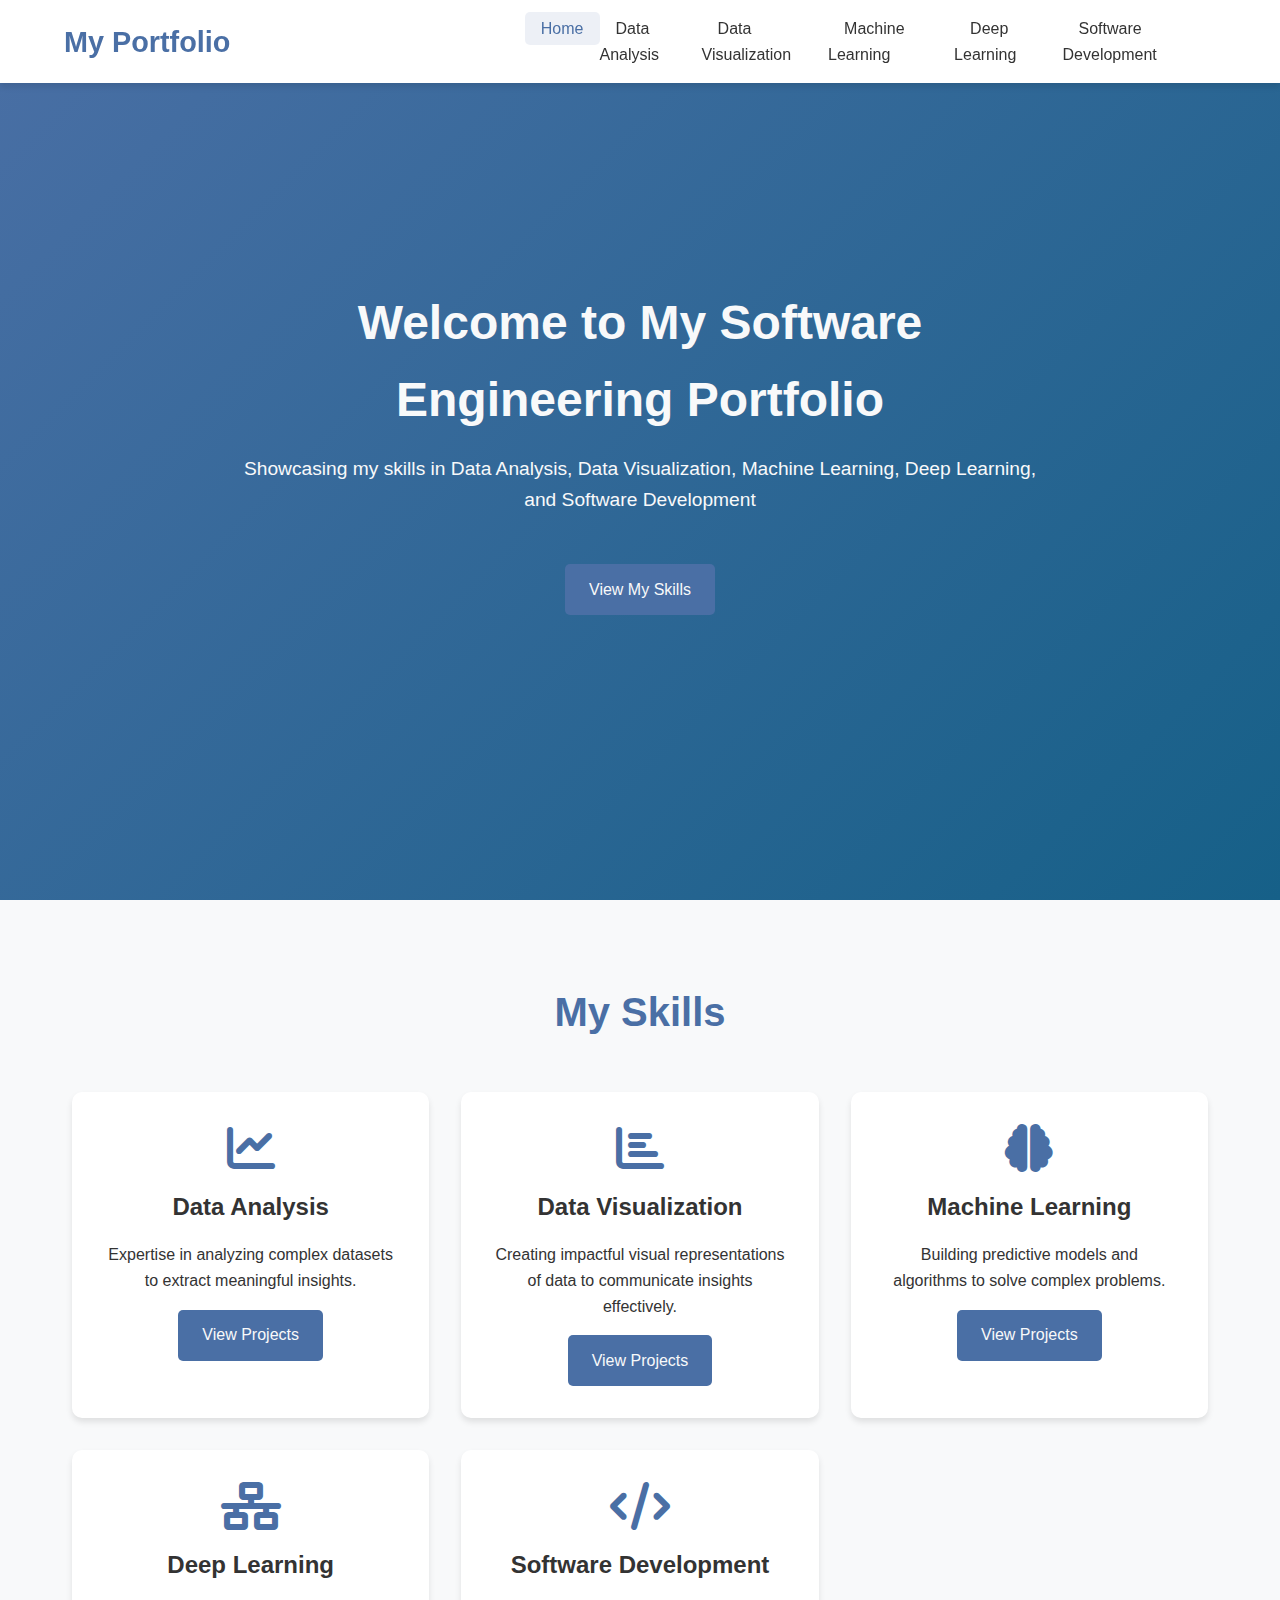
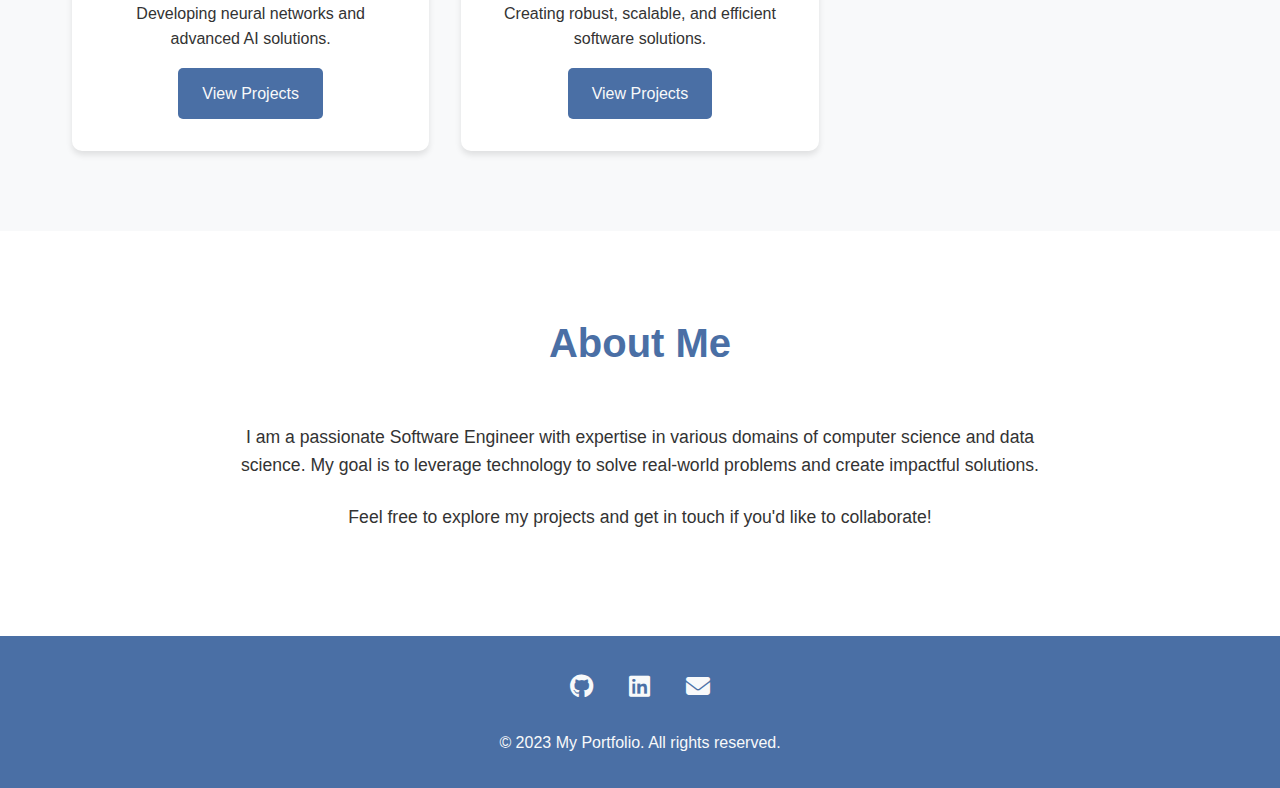
==== index.html @ b3973313 "First commit" ====
<!DOCTYPE html>
<html lang="en">
<head>
    <meta charset="UTF-8">
    <meta name="viewport" content="width=device-width, initial-scale=1.0">
    <title>My Software Engineering Portfolio</title>
    <link rel="stylesheet" href="styles.css">
    <link rel="stylesheet" href="https://cdnjs.cloudflare.com/ajax/libs/font-awesome/6.4.0/css/all.min.css">
</head>
<body>
    <header>
        <nav class="navbar">
            <div class="logo">
                <h1>My Portfolio</h1>
            </div>
            <ul class="nav-links">
                <li><a href="index.html" class="active">Home</a></li>
                <li><a href="data-analysis.html">Data Analysis</a></li>
                <li><a href="data-visualization.html">Data Visualization</a></li>
                <li><a href="machine-learning.html">Machine Learning</a></li>
                <li><a href="deep-learning.html">Deep Learning</a></li>
                <li><a href="software-development.html">Software Development</a></li>
            </ul>
            <div class="burger">
                <div class="line1"></div>
                <div class="line2"></div>
                <div class="line3"></div>
            </div>
        </nav>
    </header>

    <main>
        <section class="hero">
            <div class="hero-content">
                <h1>Welcome to My Software Engineering Portfolio</h1>
                <p>Showcasing my skills in Data Analysis, Data Visualization, Machine Learning, Deep Learning, and Software Development</p>
                <a href="#skills" class="btn">View My Skills</a>
            </div>
        </section>

        <section id="skills" class="skills-section">
            <h2>My Skills</h2>
            <div class="skills-container">
                <div class="skill-card">
                    <i class="fas fa-chart-line"></i>
                    <h3>Data Analysis</h3>
                    <p>Expertise in analyzing complex datasets to extract meaningful insights.</p>
                    <a href="data-analysis.html" class="btn">View Projects</a>
                </div>
                <div class="skill-card">
                    <i class="fas fa-chart-bar"></i>
                    <h3>Data Visualization</h3>
                    <p>Creating impactful visual representations of data to communicate insights effectively.</p>
                    <a href="data-visualization.html" class="btn">View Projects</a>
                </div>
                <div class="skill-card">
                    <i class="fas fa-brain"></i>
                    <h3>Machine Learning</h3>
                    <p>Building predictive models and algorithms to solve complex problems.</p>
                    <a href="machine-learning.html" class="btn">View Projects</a>
                </div>
                <div class="skill-card">
                    <i class="fas fa-network-wired"></i>
                    <h3>Deep Learning</h3>
                    <p>Developing neural networks and advanced AI solutions.</p>
                    <a href="deep-learning.html" class="btn">View Projects</a>
                </div>
                <div class="skill-card">
                    <i class="fas fa-code"></i>
                    <h3>Software Development</h3>
                    <p>Creating robust, scalable, and efficient software solutions.</p>
                    <a href="software-development.html" class="btn">View Projects</a>
                </div>
            </div>
        </section>

        <section class="about-section">
            <h2>About Me</h2>
            <div class="about-content">
                <div class="about-text">
                    <p>I am a passionate Software Engineer with expertise in various domains of computer science and data science. My goal is to leverage technology to solve real-world problems and create impactful solutions.</p>
                    <p>Feel free to explore my projects and get in touch if you'd like to collaborate!</p>
                </div>
            </div>
        </section>
    </main>

    <footer>
        <div class="footer-content">
            <div class="social-links">
                <a href="https://github.com/yourusername" target="_blank"><i class="fab fa-github"></i></a>
                <a href="https://linkedin.com/in/yourusername" target="_blank"><i class="fab fa-linkedin"></i></a>
                <a href="mailto:your.email@example.com"><i class="fas fa-envelope"></i></a>
            </div>
            <p>&copy; 2023 My Portfolio. All rights reserved.</p>
        </div>
    </footer>

    <script src="script.js"></script>
</body>
</html>
---- styles.css ----
/* Global Styles */
:root {
    --primary-color: #4a6fa5;
    --secondary-color: #166088;
    --accent-color: #4fc3f7;
    --background-color: #f8f9fa;
    --text-color: #333;
    --light-text: #f8f9fa;
    --card-bg: #ffffff;
    --shadow: 0 4px 6px rgba(0, 0, 0, 0.1);
    --transition: all 0.3s ease;
}

* {
    margin: 0;
    padding: 0;
    box-sizing: border-box;
}

body {
    font-family: 'Segoe UI', Tahoma, Geneva, Verdana, sans-serif;
    line-height: 1.6;
    color: var(--text-color);
    background-color: var(--background-color);
}

a {
    text-decoration: none;
    color: var(--primary-color);
}

ul {
    list-style: none;
}

.btn {
    display: inline-block;
    background-color: var(--primary-color);
    color: var(--light-text);
    padding: 0.8rem 1.5rem;
    border-radius: 5px;
    transition: var(--transition);
    margin-top: 1rem;
}

.btn:hover {
    background-color: var(--secondary-color);
    transform: translateY(-3px);
}

/* Header and Navigation */
header {
    background-color: var(--card-bg);
    box-shadow: var(--shadow);
    position: fixed;
    width: 100%;
    z-index: 100;
}

.navbar {
    display: flex;
    justify-content: space-between;
    align-items: center;
    padding: 1rem 5%;
    max-width: 1400px;
    margin: 0 auto;
}

.logo h1 {
    font-size: 1.8rem;
    color: var(--primary-color);
}

.nav-links {
    display: flex;
    justify-content: space-around;
    width: 60%;
}

.nav-links a {
    color: var(--text-color);
    font-weight: 500;
    padding: 0.5rem 1rem;
    border-radius: 5px;
    transition: var(--transition);
}

.nav-links a:hover, .nav-links a.active {
    color: var(--primary-color);
    background-color: rgba(74, 111, 165, 0.1);
}

.burger {
    display: none;
    cursor: pointer;
}

.burger div {
    width: 25px;
    height: 3px;
    background-color: var(--text-color);
    margin: 5px;
    transition: var(--transition);
}

/* Hero Section */
.hero {
    height: 100vh;
    display: flex;
    align-items: center;
    justify-content: center;
    text-align: center;
    padding: 0 2rem;
    background: linear-gradient(135deg, var(--primary-color) 0%, var(--secondary-color) 100%);
    color: var(--light-text);
}

.hero-content {
    max-width: 800px;
}

.hero h1 {
    font-size: 3rem;
    margin-bottom: 1rem;
}

.hero p {
    font-size: 1.2rem;
    margin-bottom: 2rem;
}

/* Skills Section */
.skills-section {
    padding: 5rem 2rem;
    text-align: center;
    max-width: 1200px;
    margin: 0 auto;
}

.skills-section h2 {
    font-size: 2.5rem;
    margin-bottom: 3rem;
    color: var(--primary-color);
}

.skills-container {
    display: grid;
    grid-template-columns: repeat(auto-fit, minmax(300px, 1fr));
    gap: 2rem;
}

.skill-card {
    background-color: var(--card-bg);
    padding: 2rem;
    border-radius: 10px;
    box-shadow: var(--shadow);
    transition: var(--transition);
}

.skill-card:hover {
    transform: translateY(-10px);
    box-shadow: 0 10px 20px rgba(0, 0, 0, 0.1);
}

.skill-card i {
    font-size: 3rem;
    color: var(--primary-color);
    margin-bottom: 1rem;
}

.skill-card h3 {
    font-size: 1.5rem;
    margin-bottom: 1rem;
}

/* About Section */
.about-section {
    padding: 5rem 2rem;
    background-color: var(--card-bg);
    text-align: center;
}

.about-section h2 {
    font-size: 2.5rem;
    margin-bottom: 3rem;
    color: var(--primary-color);
}

.about-content {
    max-width: 800px;
    margin: 0 auto;
}

.about-text p {
    margin-bottom: 1.5rem;
    font-size: 1.1rem;
}

/* Footer */
footer {
    background-color: var(--primary-color);
    color: var(--light-text);
    padding: 2rem 0;
    text-align: center;
}

.footer-content {
    max-width: 1200px;
    margin: 0 auto;
    padding: 0 2rem;
}

.social-links {
    margin-bottom: 1.5rem;
}

.social-links a {
    color: var(--light-text);
    font-size: 1.5rem;
    margin: 0 1rem;
    transition: var(--transition);
}

.social-links a:hover {
    color: var(--accent-color);
}

/* Project Pages */
.projects-container {
    display: grid;
    grid-template-columns: repeat(auto-fit, minmax(300px, 1fr));
    gap: 2rem;
    padding: 2rem;
    max-width: 1200px;
    margin: 0 auto;
}

.project-card {
    background-color: var(--card-bg);
    border-radius: 10px;
    overflow: hidden;
    box-shadow: var(--shadow);
    transition: var(--transition);
}

.project-card:hover {
    transform: translateY(-5px);
    box-shadow: 0 10px 20px rgba(0, 0, 0, 0.1);
}

.project-img {
    width: 100%;
    height: 200px;
    object-fit: cover;
}

.project-info {
    padding: 1.5rem;
}

.project-info h3 {
    font-size: 1.5rem;
    margin-bottom: 0.5rem;
}

.project-info p {
    margin-bottom: 1rem;
}

.project-links a {
    margin-right: 1rem;
}

/* Page Header */
.page-header {
    padding: 10rem 2rem 5rem;
    text-align: center;
    background: linear-gradient(135deg, var(--primary-color) 0%, var(--secondary-color) 100%);
    color: var(--light-text);
}

.page-header h1 {
    font-size: 3rem;
    margin-bottom: 1rem;
}

.page-header p {
    font-size: 1.2rem;
    max-width: 800px;
    margin: 0 auto;
}

/* Responsive Design */
@media screen and (max-width: 1024px) {
    .nav-links {
        width: 70%;
    }
}

@media screen and (max-width: 768px) {
    body {
        overflow-x: hidden;
    }
    
    .nav-links {
        position: absolute;
        right: 0;
        height: 92vh;
        top: 8vh;
        background-color: var(--card-bg);
        display: flex;
        flex-direction: column;
        align-items: center;
        width: 50%;
        transform: translateX(100%);
        transition: transform 0.5s ease-in;
        box-shadow: -5px 0 10px rgba(0, 0, 0, 0.1);
    }
    
    .nav-links li {
        opacity: 0;
        margin: 1.5rem 0;
    }
    
    .burger {
        display: block;
    }
    
    .nav-active {
        transform: translateX(0%);
    }
    
    .hero h1 {
        font-size: 2.5rem;
    }
    
    .hero p {
        font-size: 1rem;
    }
}

@keyframes navLinkFade {
    from {
        opacity: 0;
        transform: translateX(50px);
    }
    to {
        opacity: 1;
        transform: translateX(0);
    }
}
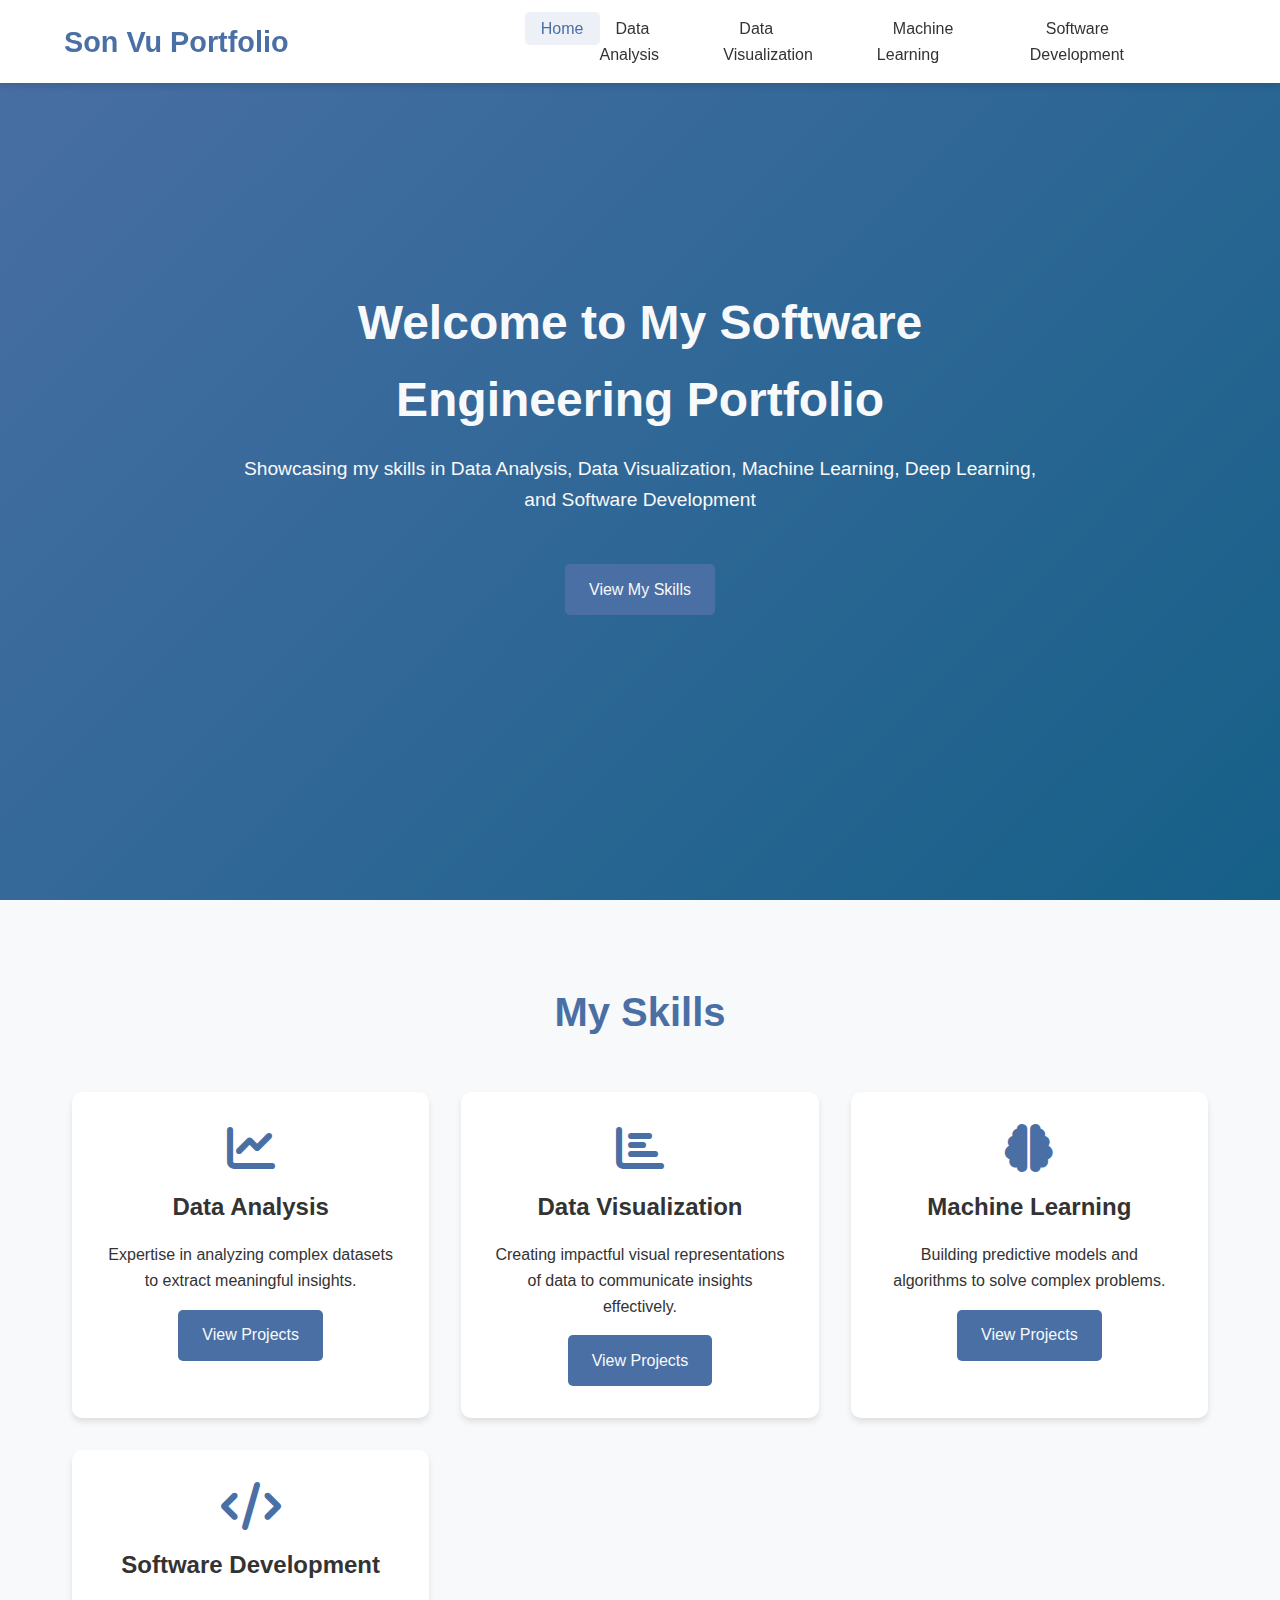
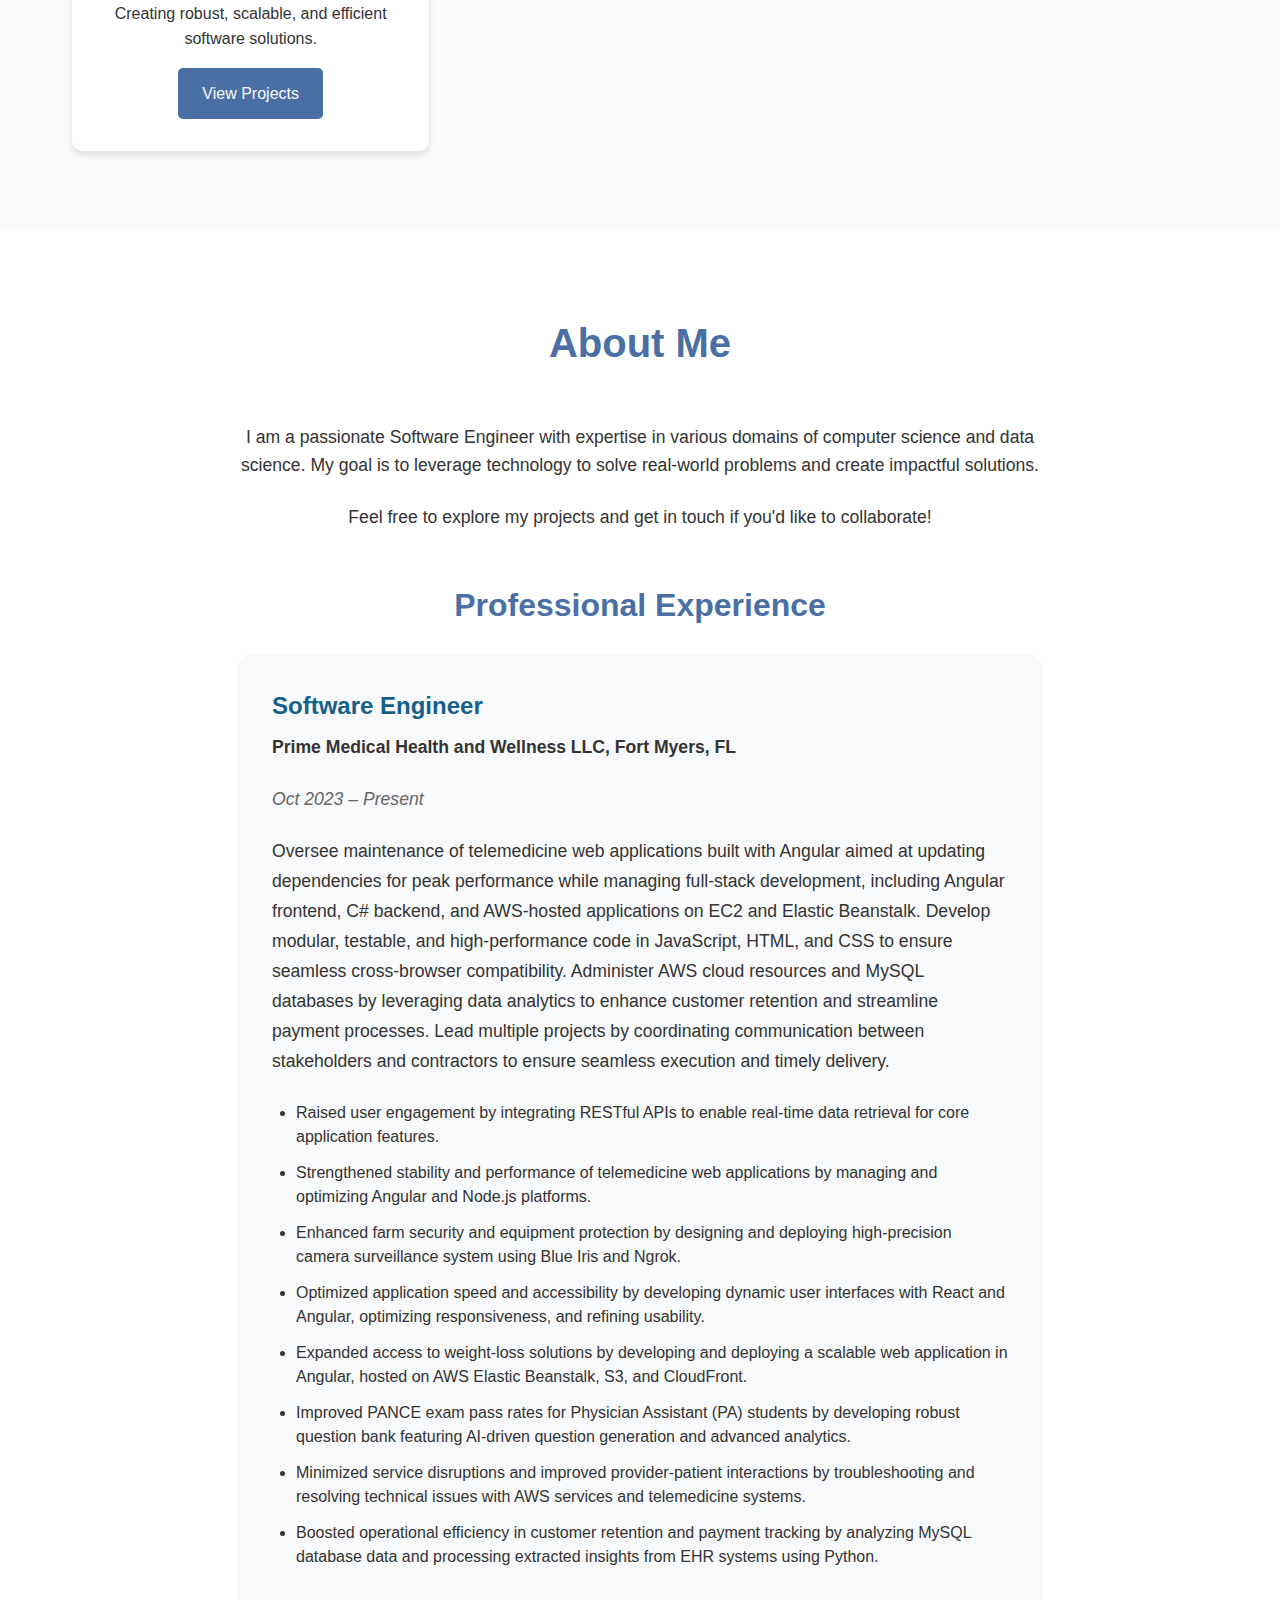
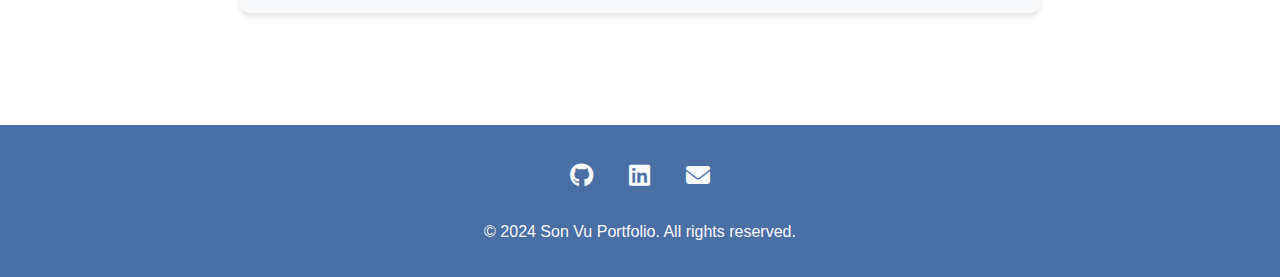
==== commit 716eb9d9: "Added more content" ====
--- a/index.html
+++ b/index.html
@@ -3,7 +3,7 @@
 <head>
     <meta charset="UTF-8">
     <meta name="viewport" content="width=device-width, initial-scale=1.0">
-    <title>My Software Engineering Portfolio</title>
+    <title>Son Vu Software Engineering Portfolio</title>
     <link rel="stylesheet" href="styles.css">
     <link rel="stylesheet" href="https://cdnjs.cloudflare.com/ajax/libs/font-awesome/6.4.0/css/all.min.css">
 </head>
@@ -11,14 +11,14 @@
     <header>
         <nav class="navbar">
             <div class="logo">
-                <h1>My Portfolio</h1>
+                <h1>Son Vu Portfolio</h1>
             </div>
             <ul class="nav-links">
                 <li><a href="index.html" class="active">Home</a></li>
                 <li><a href="data-analysis.html">Data Analysis</a></li>
                 <li><a href="data-visualization.html">Data Visualization</a></li>
                 <li><a href="machine-learning.html">Machine Learning</a></li>
-                <li><a href="deep-learning.html">Deep Learning</a></li>
+                <!-- <li><a href="deep-learning.html">Deep Learning</a></li> -->
                 <li><a href="software-development.html">Software Development</a></li>
             </ul>
             <div class="burger">
@@ -59,12 +59,12 @@
                     <p>Building predictive models and algorithms to solve complex problems.</p>
                     <a href="machine-learning.html" class="btn">View Projects</a>
                 </div>
-                <div class="skill-card">
+                <!-- <div class="skill-card">
                     <i class="fas fa-network-wired"></i>
                     <h3>Deep Learning</h3>
                     <p>Developing neural networks and advanced AI solutions.</p>
                     <a href="deep-learning.html" class="btn">View Projects</a>
-                </div>
+                </div> -->
                 <div class="skill-card">
                     <i class="fas fa-code"></i>
                     <h3>Software Development</h3>
@@ -80,6 +80,30 @@
                 <div class="about-text">
                     <p>I am a passionate Software Engineer with expertise in various domains of computer science and data science. My goal is to leverage technology to solve real-world problems and create impactful solutions.</p>
                     <p>Feel free to explore my projects and get in touch if you'd like to collaborate!</p>
+                    
+                    <div class="experience-section">
+                        <h3>Professional Experience</h3>
+                        <div class="experience-item">
+                            <div class="experience-header">
+                                <h4>Software Engineer</h4>
+                                <p class="experience-company">Prime Medical Health and Wellness LLC, Fort Myers, FL</p>
+                                <p class="experience-date">Oct 2023 – Present</p>
+                            </div>
+                            <p class="experience-description">
+                                Oversee maintenance of telemedicine web applications built with Angular aimed at updating dependencies for peak performance while managing full-stack development, including Angular frontend, C# backend, and AWS-hosted applications on EC2 and Elastic Beanstalk. Develop modular, testable, and high-performance code in JavaScript, HTML, and CSS to ensure seamless cross-browser compatibility. Administer AWS cloud resources and MySQL databases by leveraging data analytics to enhance customer retention and streamline payment processes. Lead multiple projects by coordinating communication between stakeholders and contractors to ensure seamless execution and timely delivery.
+                            </p>
+                            <ul class="experience-achievements">
+                                <li>Raised user engagement by integrating RESTful APIs to enable real-time data retrieval for core application features.</li>
+                                <li>Strengthened stability and performance of telemedicine web applications by managing and optimizing Angular and Node.js platforms.</li>
+                                <li>Enhanced farm security and equipment protection by designing and deploying high-precision camera surveillance system using Blue Iris and Ngrok.</li>
+                                <li>Optimized application speed and accessibility by developing dynamic user interfaces with React and Angular, optimizing responsiveness, and refining usability.</li>
+                                <li>Expanded access to weight-loss solutions by developing and deploying a scalable web application in Angular, hosted on AWS Elastic Beanstalk, S3, and CloudFront.</li>
+                                <li>Improved PANCE exam pass rates for Physician Assistant (PA) students by developing robust question bank featuring AI-driven question generation and advanced analytics.</li>
+                                <li>Minimized service disruptions and improved provider-patient interactions by troubleshooting and resolving technical issues with AWS services and telemedicine systems.</li>
+                                <li>Boosted operational efficiency in customer retention and payment tracking by analyzing MySQL database data and processing extracted insights from EHR systems using Python.</li>
+                            </ul>
+                        </div>
+                    </div>
                 </div>
             </div>
         </section>
@@ -88,11 +112,11 @@
     <footer>
         <div class="footer-content">
             <div class="social-links">
-                <a href="https://github.com/yourusername" target="_blank"><i class="fab fa-github"></i></a>
-                <a href="https://linkedin.com/in/yourusername" target="_blank"><i class="fab fa-linkedin"></i></a>
-                <a href="mailto:your.email@example.com"><i class="fas fa-envelope"></i></a>
+                <a href="https://github.com/qvu3" target="_blank"><i class="fab fa-github"></i></a>
+                <a href="https://linkedin.com/in/son-vu-51092" target="_blank"><i class="fab fa-linkedin"></i></a>
+                <a href="mailto:sonvu51092@gmail.com"><i class="fas fa-envelope"></i></a>
             </div>
-            <p>&copy; 2023 My Portfolio. All rights reserved.</p>
+            <p>&copy; 2024 Son Vu Portfolio. All rights reserved.</p>
         </div>
     </footer>
 
--- a/styles.css
+++ b/styles.css
@@ -194,6 +194,62 @@
 .about-text p {
     margin-bottom: 1.5rem;
     font-size: 1.1rem;
+}
+
+/* Experience Section */
+.experience-section {
+    margin-top: 3rem;
+    text-align: left;
+}
+
+.experience-section h3 {
+    font-size: 2rem;
+    margin-bottom: 1.5rem;
+    color: var(--primary-color);
+    text-align: center;
+}
+
+.experience-item {
+    background-color: var(--background-color);
+    border-radius: 10px;
+    padding: 2rem;
+    margin-bottom: 2rem;
+    box-shadow: var(--shadow);
+}
+
+.experience-header {
+    margin-bottom: 1.5rem;
+}
+
+.experience-header h4 {
+    font-size: 1.5rem;
+    color: var(--secondary-color);
+    margin-bottom: 0.5rem;
+}
+
+.experience-company {
+    font-weight: 600;
+    margin-bottom: 0.25rem;
+}
+
+.experience-date {
+    font-style: italic;
+    color: #666;
+}
+
+.experience-description {
+    margin-bottom: 1.5rem;
+    line-height: 1.7;
+}
+
+.experience-achievements {
+    list-style-type: disc;
+    padding-left: 1.5rem;
+}
+
+.experience-achievements li {
+    margin-bottom: 0.75rem;
+    line-height: 1.5;
 }
 
 /* Footer */
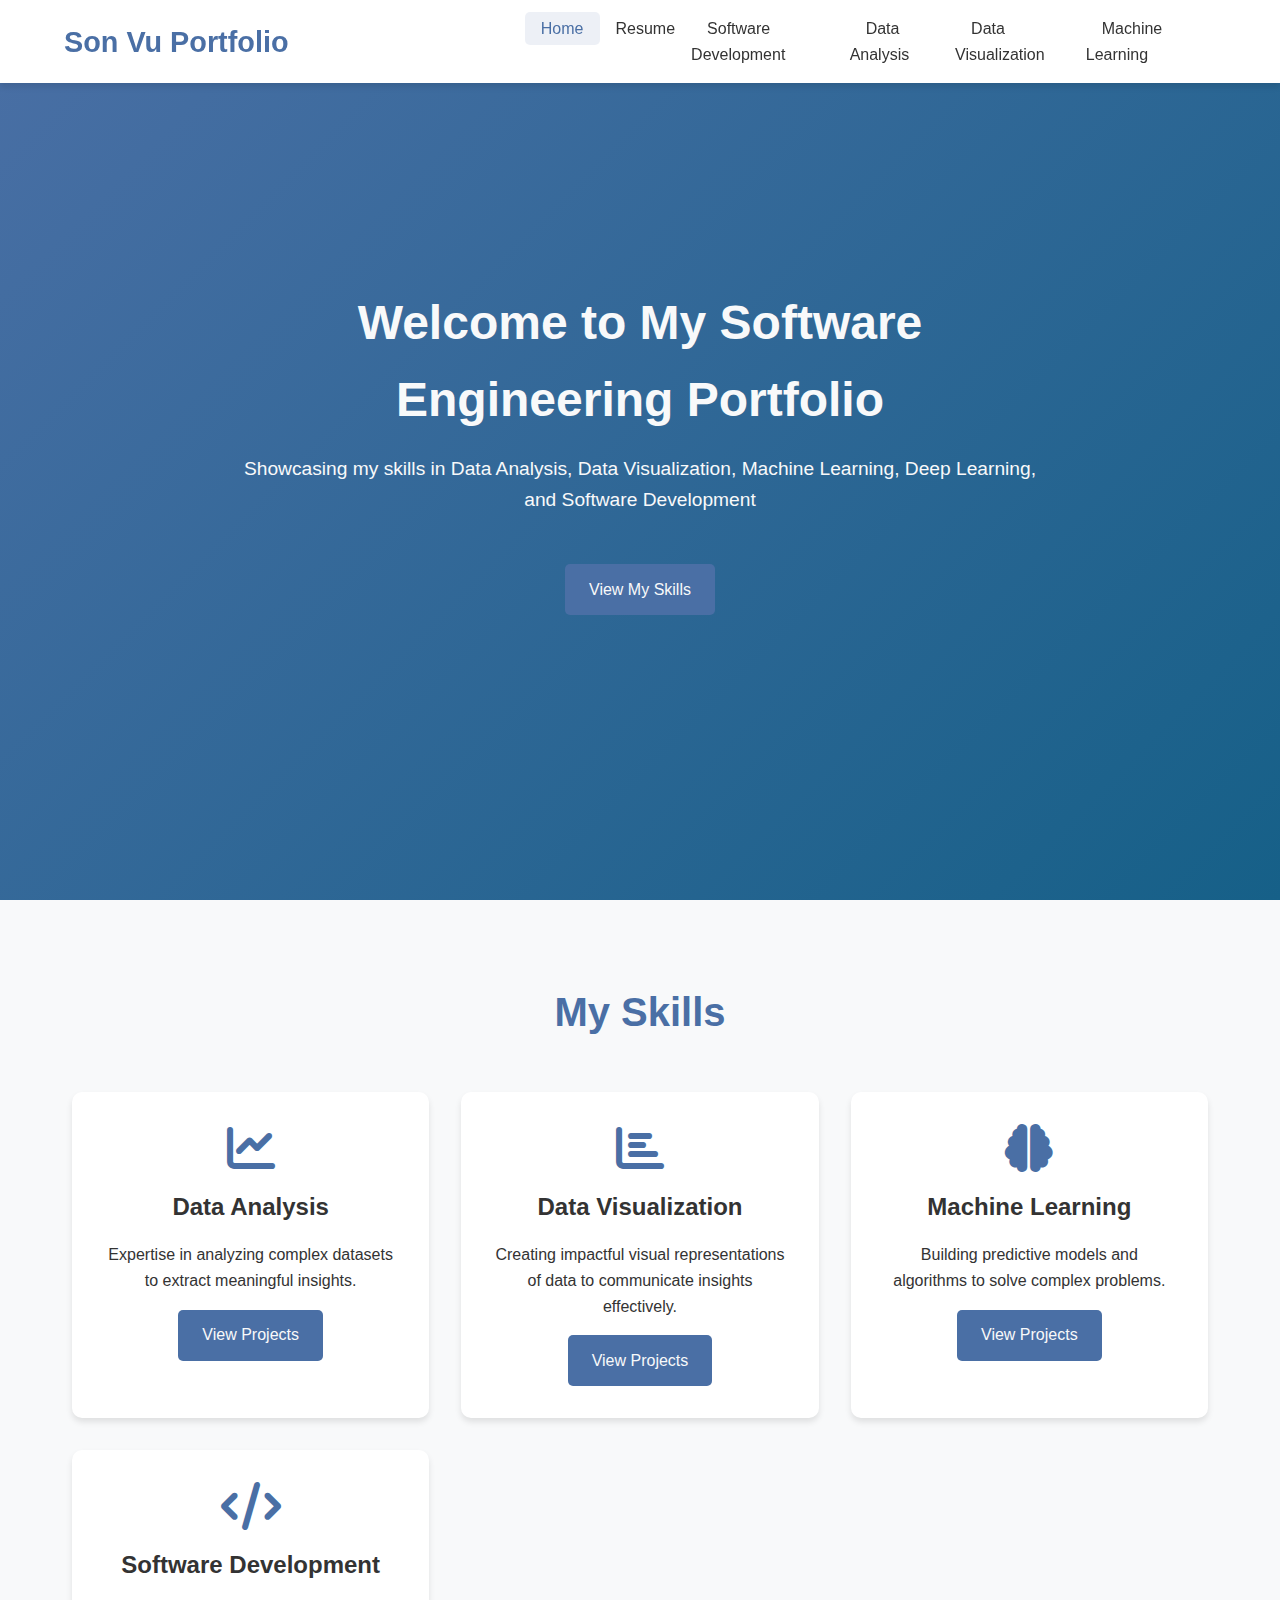
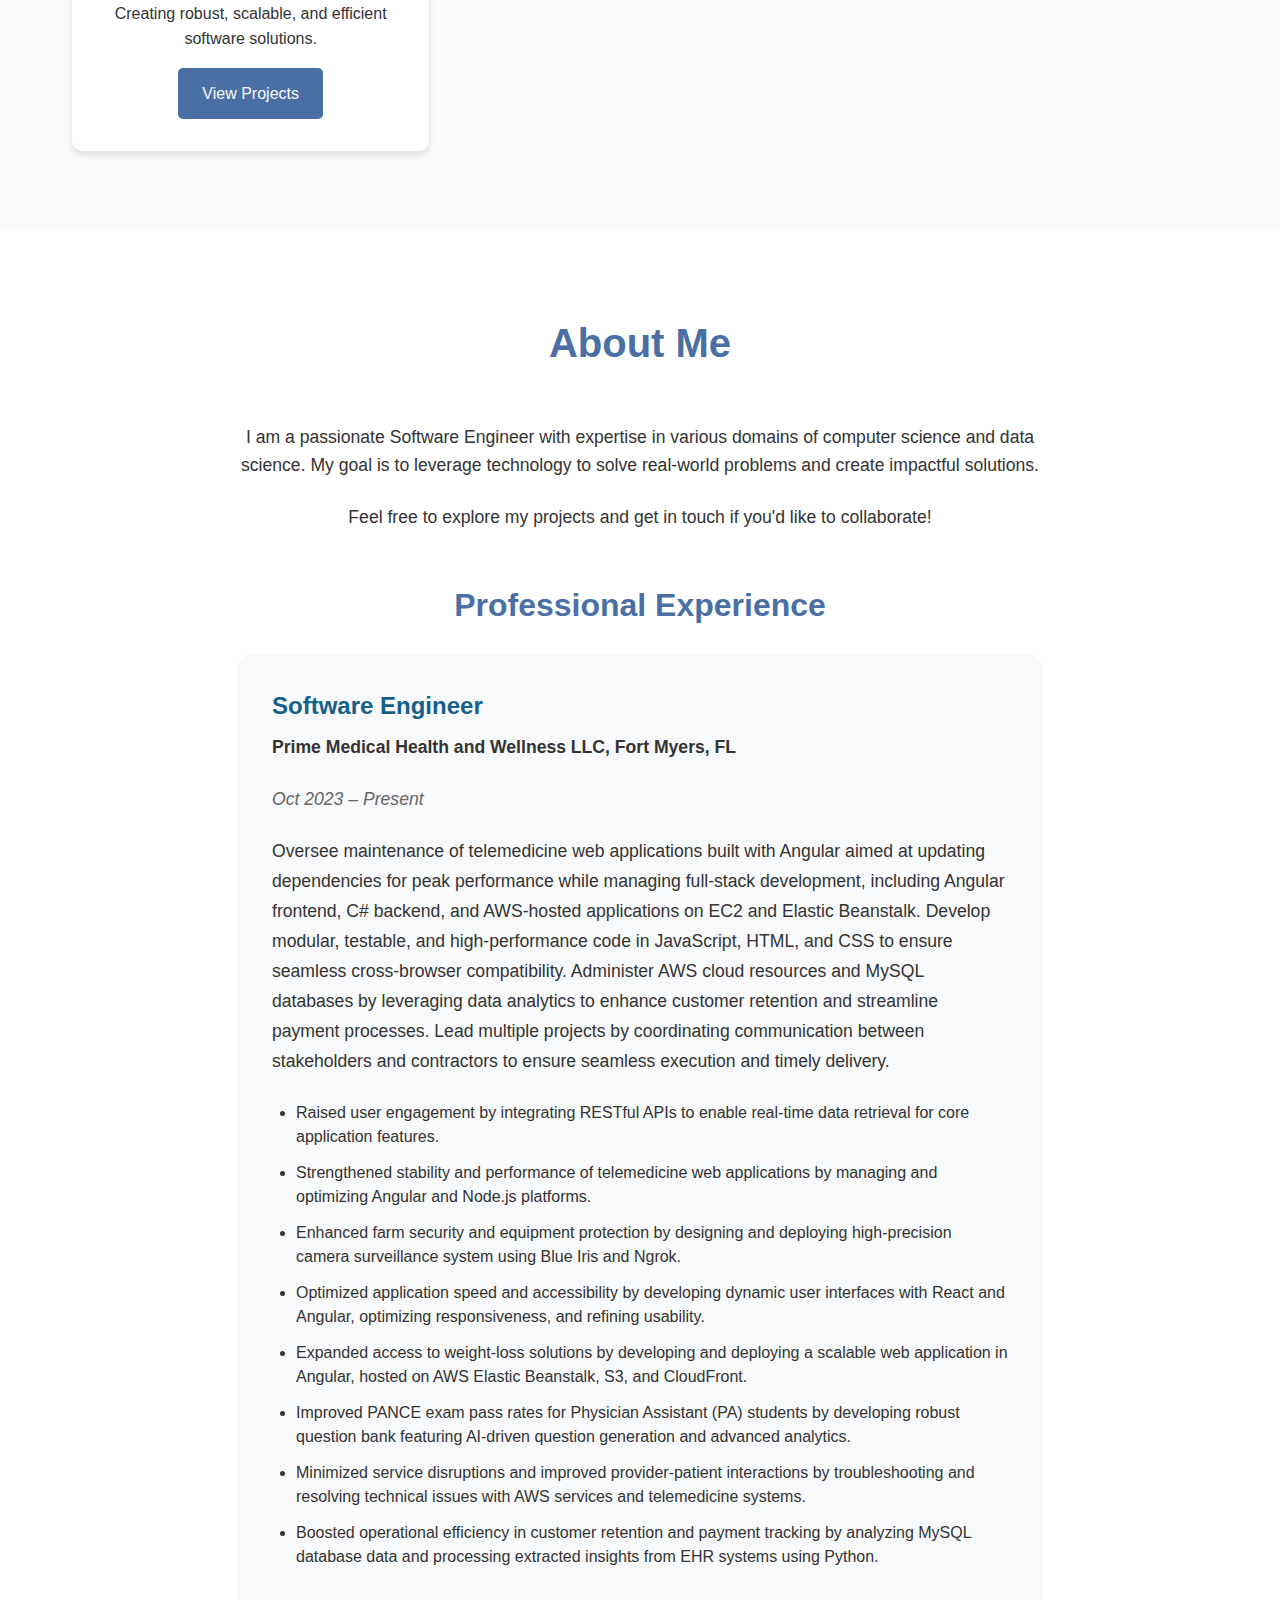
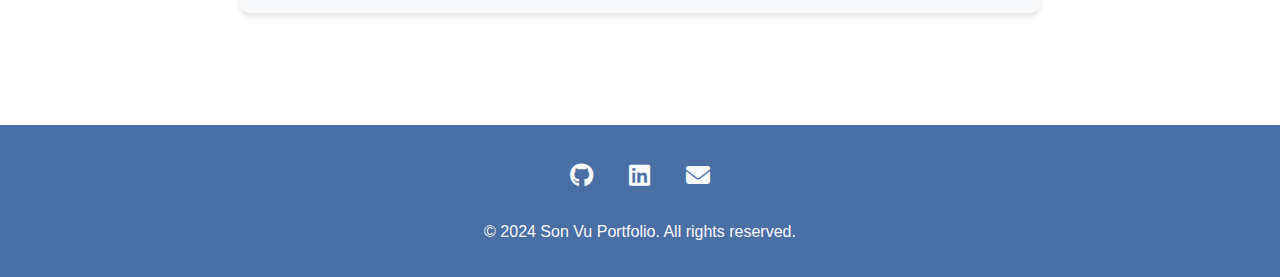
==== commit 74a275b7: "Update resume" ====
--- a/index.html
+++ b/index.html
@@ -15,11 +15,12 @@
             </div>
             <ul class="nav-links">
                 <li><a href="index.html" class="active">Home</a></li>
+                <li><a href="resume.html">Resume</a></li>
+                <li><a href="software-development.html">Software Development</a></li>
                 <li><a href="data-analysis.html">Data Analysis</a></li>
                 <li><a href="data-visualization.html">Data Visualization</a></li>
                 <li><a href="machine-learning.html">Machine Learning</a></li>
                 <!-- <li><a href="deep-learning.html">Deep Learning</a></li> -->
-                <li><a href="software-development.html">Software Development</a></li>
             </ul>
             <div class="burger">
                 <div class="line1"></div>
--- a/styles.css
+++ b/styles.css
@@ -344,6 +344,140 @@
     font-size: 1.2rem;
     max-width: 800px;
     margin: 0 auto;
+}
+
+/* Resume Page Styles */
+.resume-container {
+    max-width: 900px;
+    margin: 0 auto;
+    padding: 3rem 2rem;
+    background-color: var(--card-bg);
+    box-shadow: var(--shadow);
+    border-radius: 10px;
+    margin-top: -3rem;
+    position: relative;
+    z-index: 10;
+}
+
+.resume-header {
+    text-align: center;
+    margin-bottom: 2rem;
+    padding-bottom: 2rem;
+    border-bottom: 1px solid #eee;
+}
+
+.resume-header h2 {
+    font-size: 2.5rem;
+    color: var(--primary-color);
+    margin-bottom: 0.5rem;
+}
+
+.resume-header h3 {
+    font-size: 1.8rem;
+    color: var(--secondary-color);
+    margin-bottom: 1.5rem;
+}
+
+.resume-contact {
+    display: flex;
+    flex-wrap: wrap;
+    justify-content: center;
+    gap: 1rem;
+}
+
+.resume-contact p {
+    margin: 0 0.5rem;
+}
+
+.resume-contact i {
+    color: var(--primary-color);
+    margin-right: 0.5rem;
+}
+
+.resume-summary {
+    margin-bottom: 2rem;
+    line-height: 1.7;
+    font-size: 1.1rem;
+}
+
+.resume-section {
+    margin-bottom: 2.5rem;
+}
+
+.resume-section h3 {
+    font-size: 1.5rem;
+    color: var(--primary-color);
+    margin-bottom: 1.5rem;
+    padding-bottom: 0.5rem;
+    border-bottom: 2px solid var(--accent-color);
+}
+
+.competencies-grid {
+    display: grid;
+    grid-template-columns: repeat(auto-fill, minmax(200px, 1fr));
+    gap: 1rem;
+}
+
+.competency-item {
+    background-color: var(--background-color);
+    padding: 0.8rem 1rem;
+    border-radius: 5px;
+    box-shadow: var(--shadow);
+    text-align: center;
+    font-weight: 500;
+}
+
+.skills-tags {
+    display: flex;
+    flex-wrap: wrap;
+    gap: 0.8rem;
+}
+
+.skill-tag {
+    background-color: rgba(74, 111, 165, 0.1);
+    color: var(--primary-color);
+    padding: 0.5rem 1rem;
+    border-radius: 20px;
+    font-size: 0.9rem;
+    font-weight: 500;
+}
+
+.education-item {
+    margin-bottom: 1.5rem;
+}
+
+.education-item h4 {
+    font-size: 1.2rem;
+    color: var(--secondary-color);
+    margin-bottom: 0.5rem;
+}
+
+.certifications-list {
+    display: flex;
+    flex-wrap: wrap;
+    gap: 1rem;
+}
+
+.certification-item {
+    background-color: var(--background-color);
+    padding: 0.8rem 1.5rem;
+    border-radius: 5px;
+    box-shadow: var(--shadow);
+    font-weight: 500;
+}
+
+.resume-actions {
+    text-align: center;
+    margin-top: 3rem;
+}
+
+.download-btn {
+    padding: 0.8rem 2rem;
+    font-size: 1.1rem;
+}
+
+.download-btn i {
+    margin-right: 0.5rem;
 }
 
 /* Responsive Design */
@@ -393,6 +527,15 @@
     .hero p {
         font-size: 1rem;
     }
+    
+    .resume-contact {
+        flex-direction: column;
+        align-items: center;
+    }
+    
+    .competencies-grid {
+        grid-template-columns: 1fr;
+    }
 }
 
 @keyframes navLinkFade {
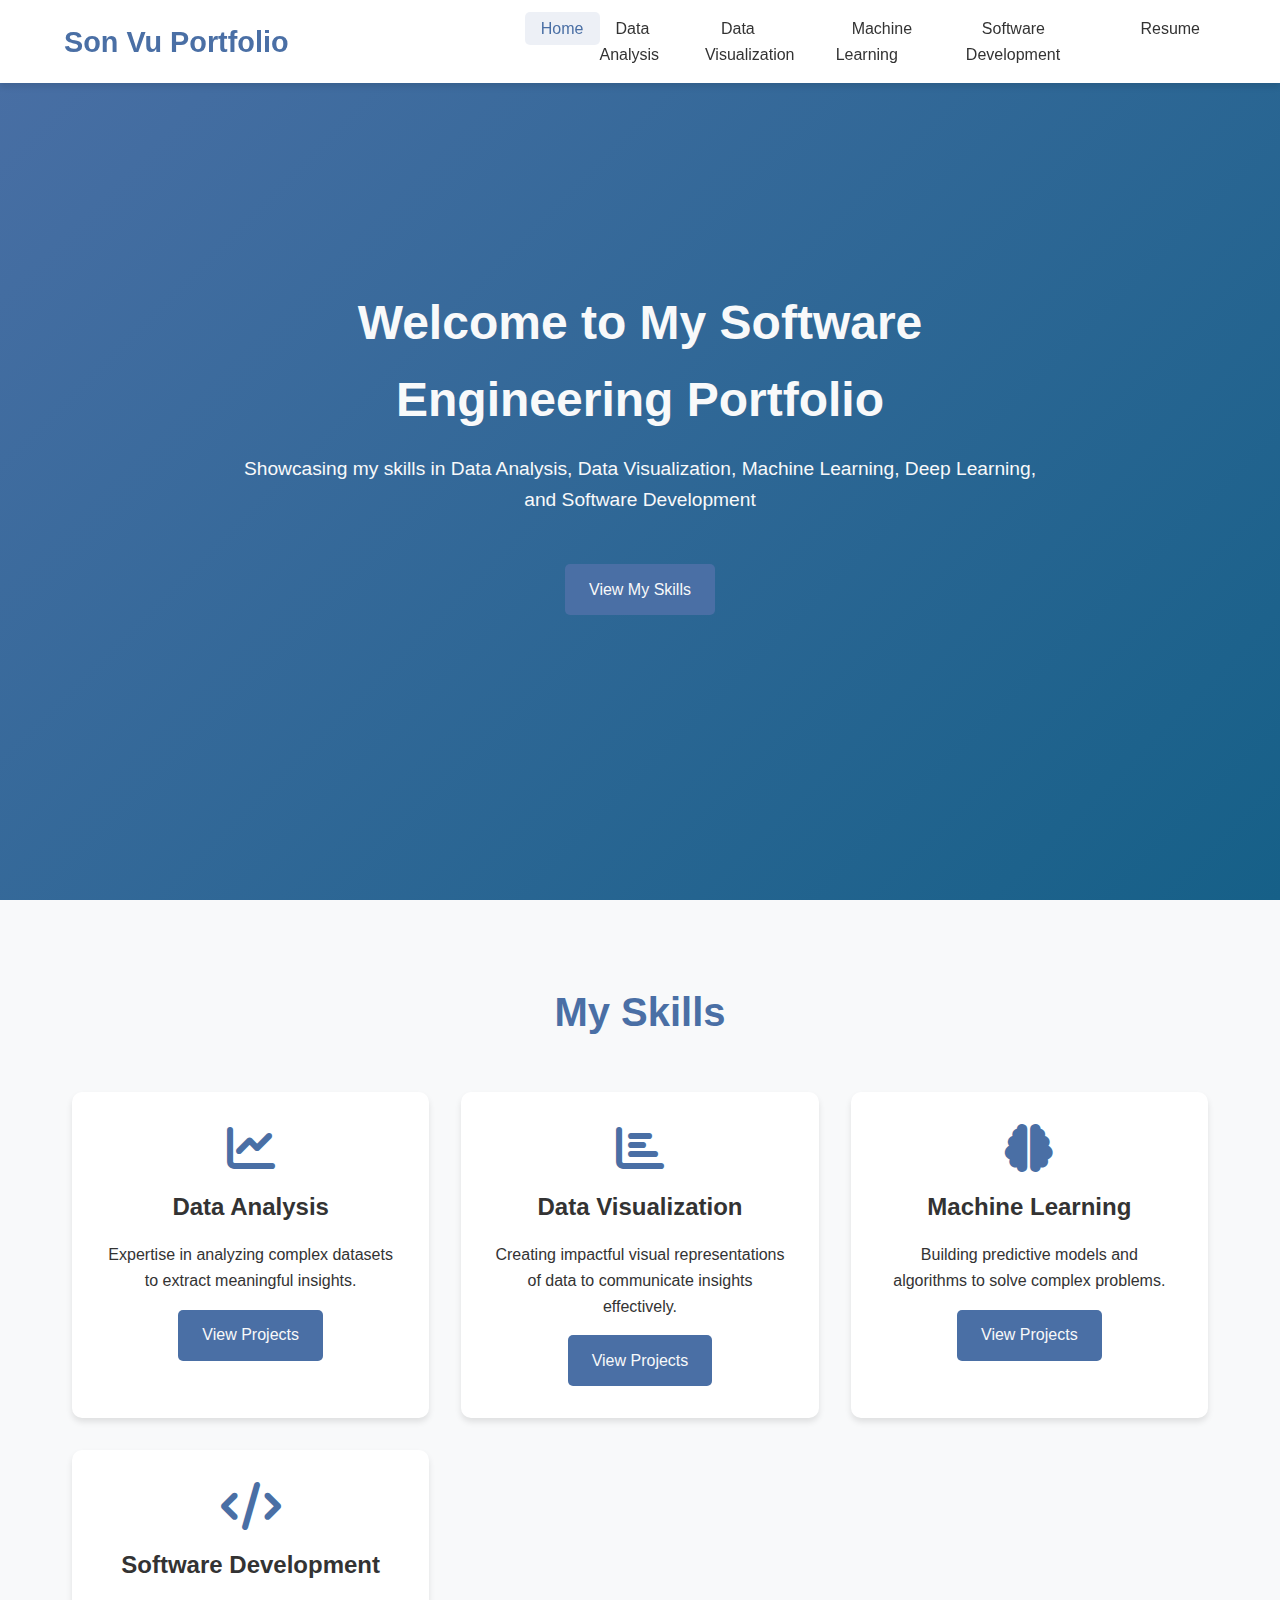
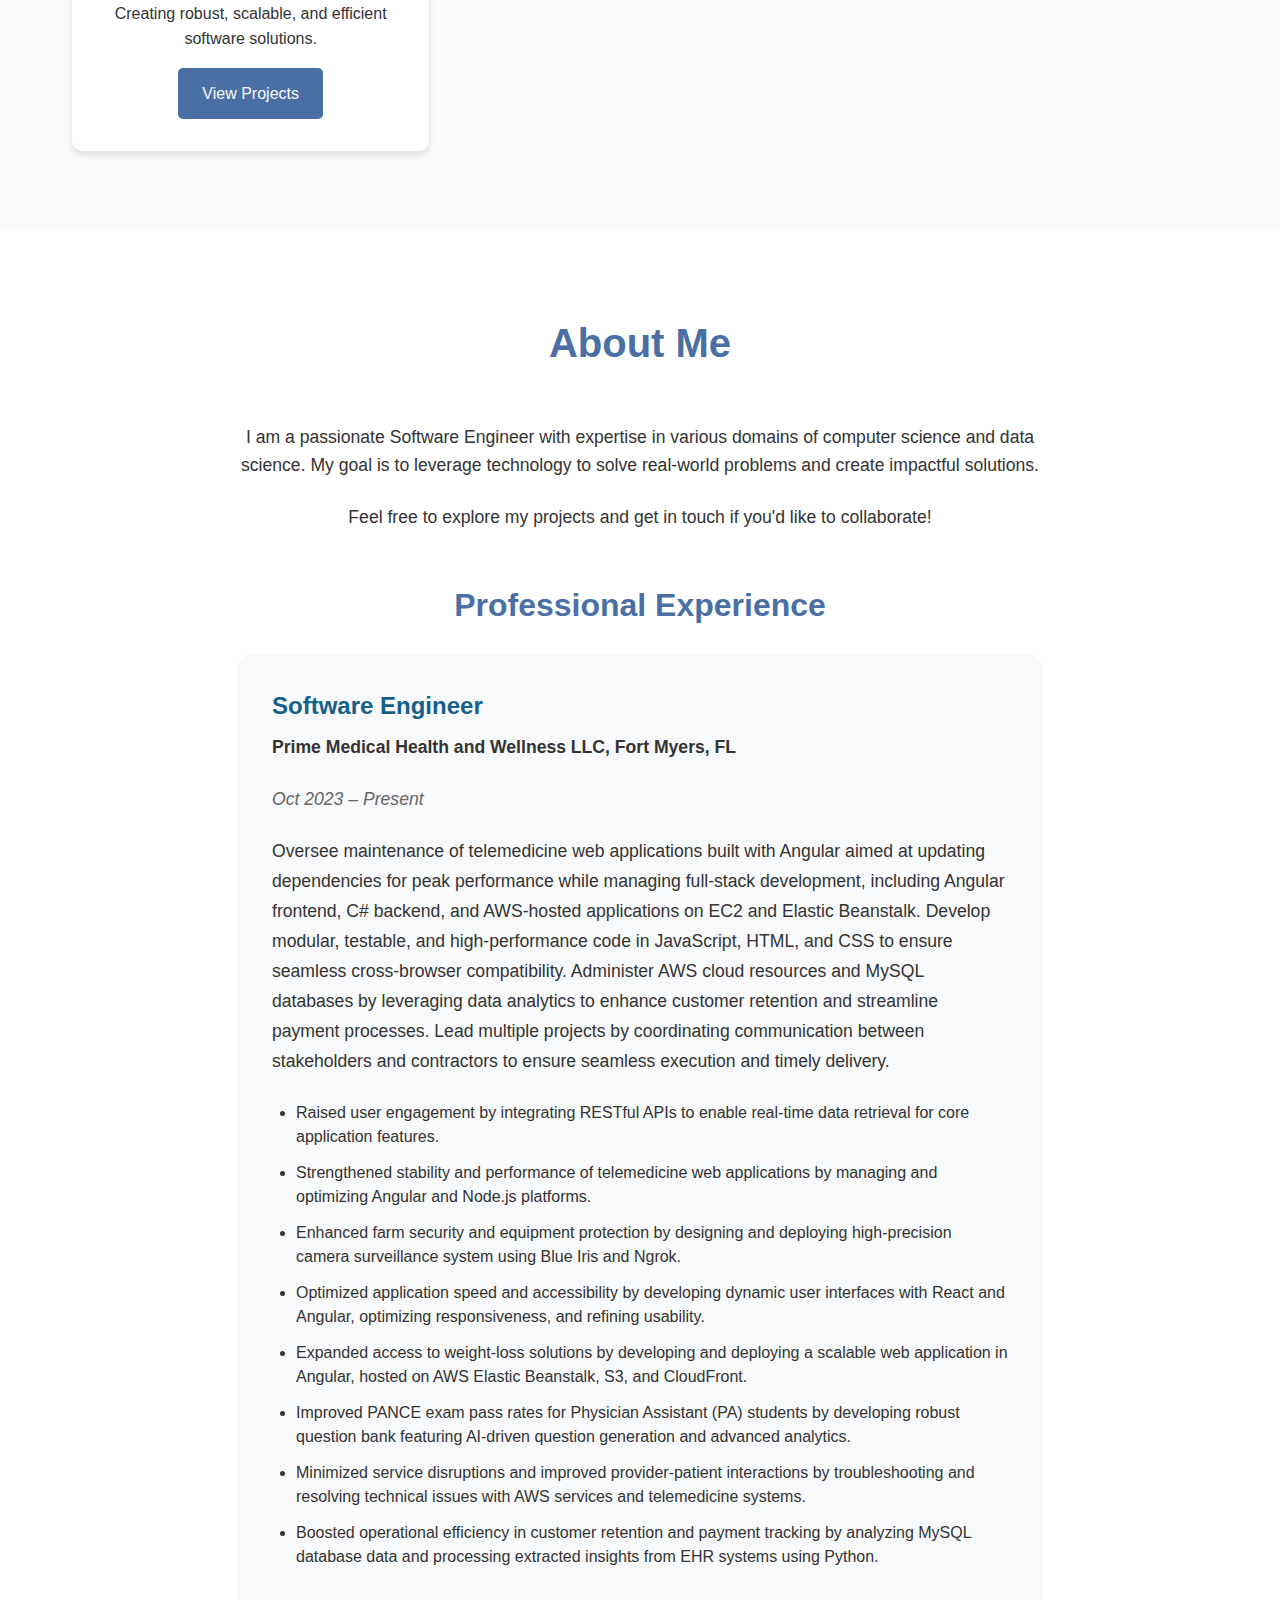
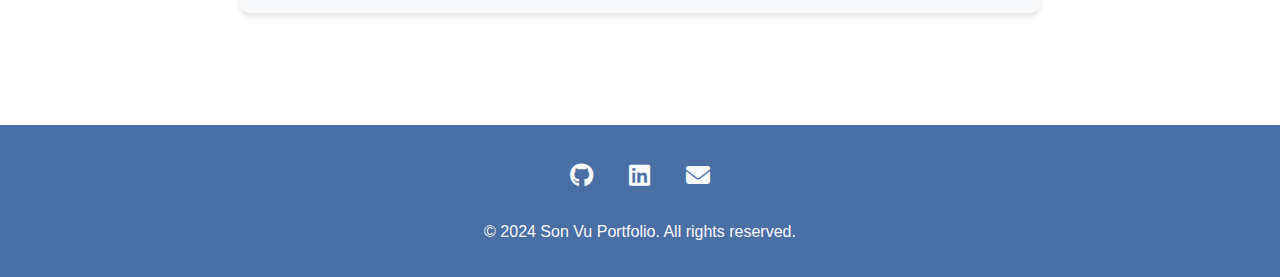
==== commit d2a7818e: "Modified resume page" ====
--- a/index.html
+++ b/index.html
@@ -15,12 +15,12 @@
             </div>
             <ul class="nav-links">
                 <li><a href="index.html" class="active">Home</a></li>
-                <li><a href="resume.html">Resume</a></li>
-                <li><a href="software-development.html">Software Development</a></li>
                 <li><a href="data-analysis.html">Data Analysis</a></li>
                 <li><a href="data-visualization.html">Data Visualization</a></li>
                 <li><a href="machine-learning.html">Machine Learning</a></li>
                 <!-- <li><a href="deep-learning.html">Deep Learning</a></li> -->
+                <li><a href="software-development.html">Software Development</a></li>
+                <li><a href="resume.html">Resume</a></li>
             </ul>
             <div class="burger">
                 <div class="line1"></div>
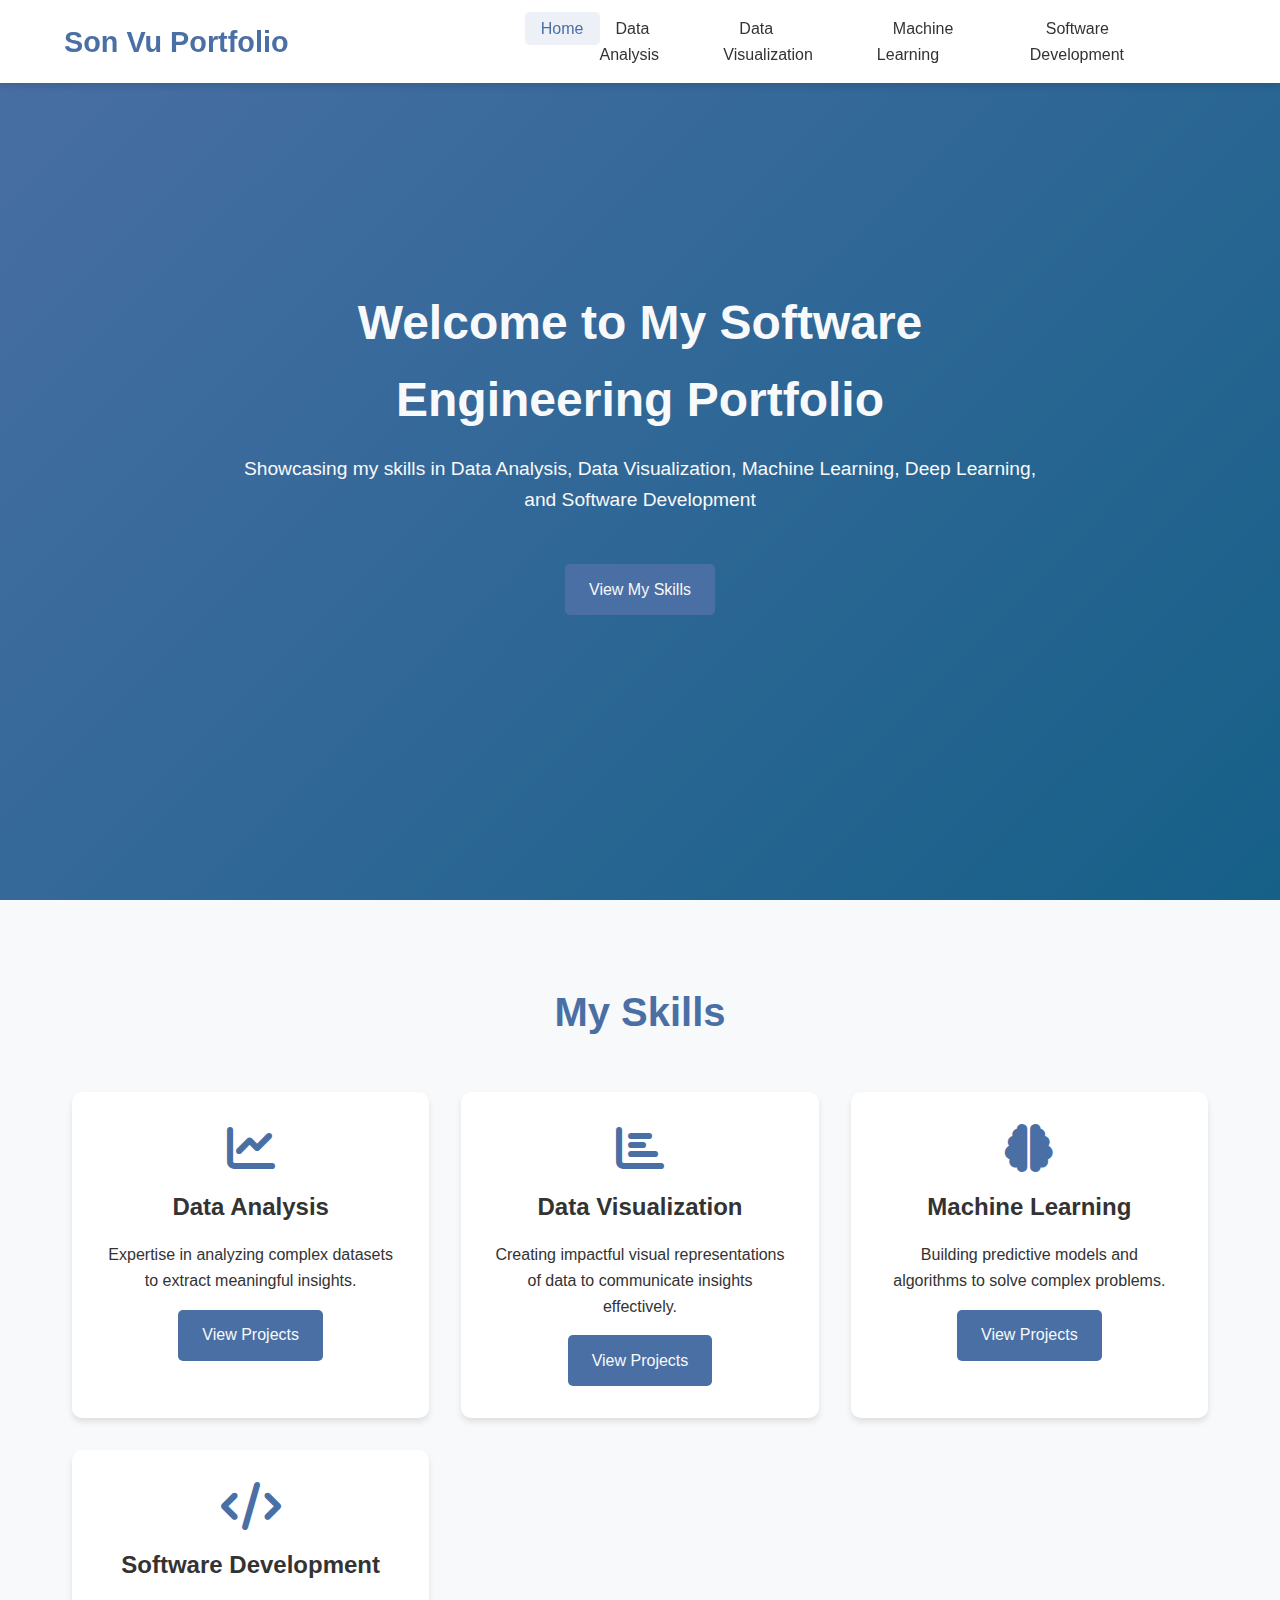
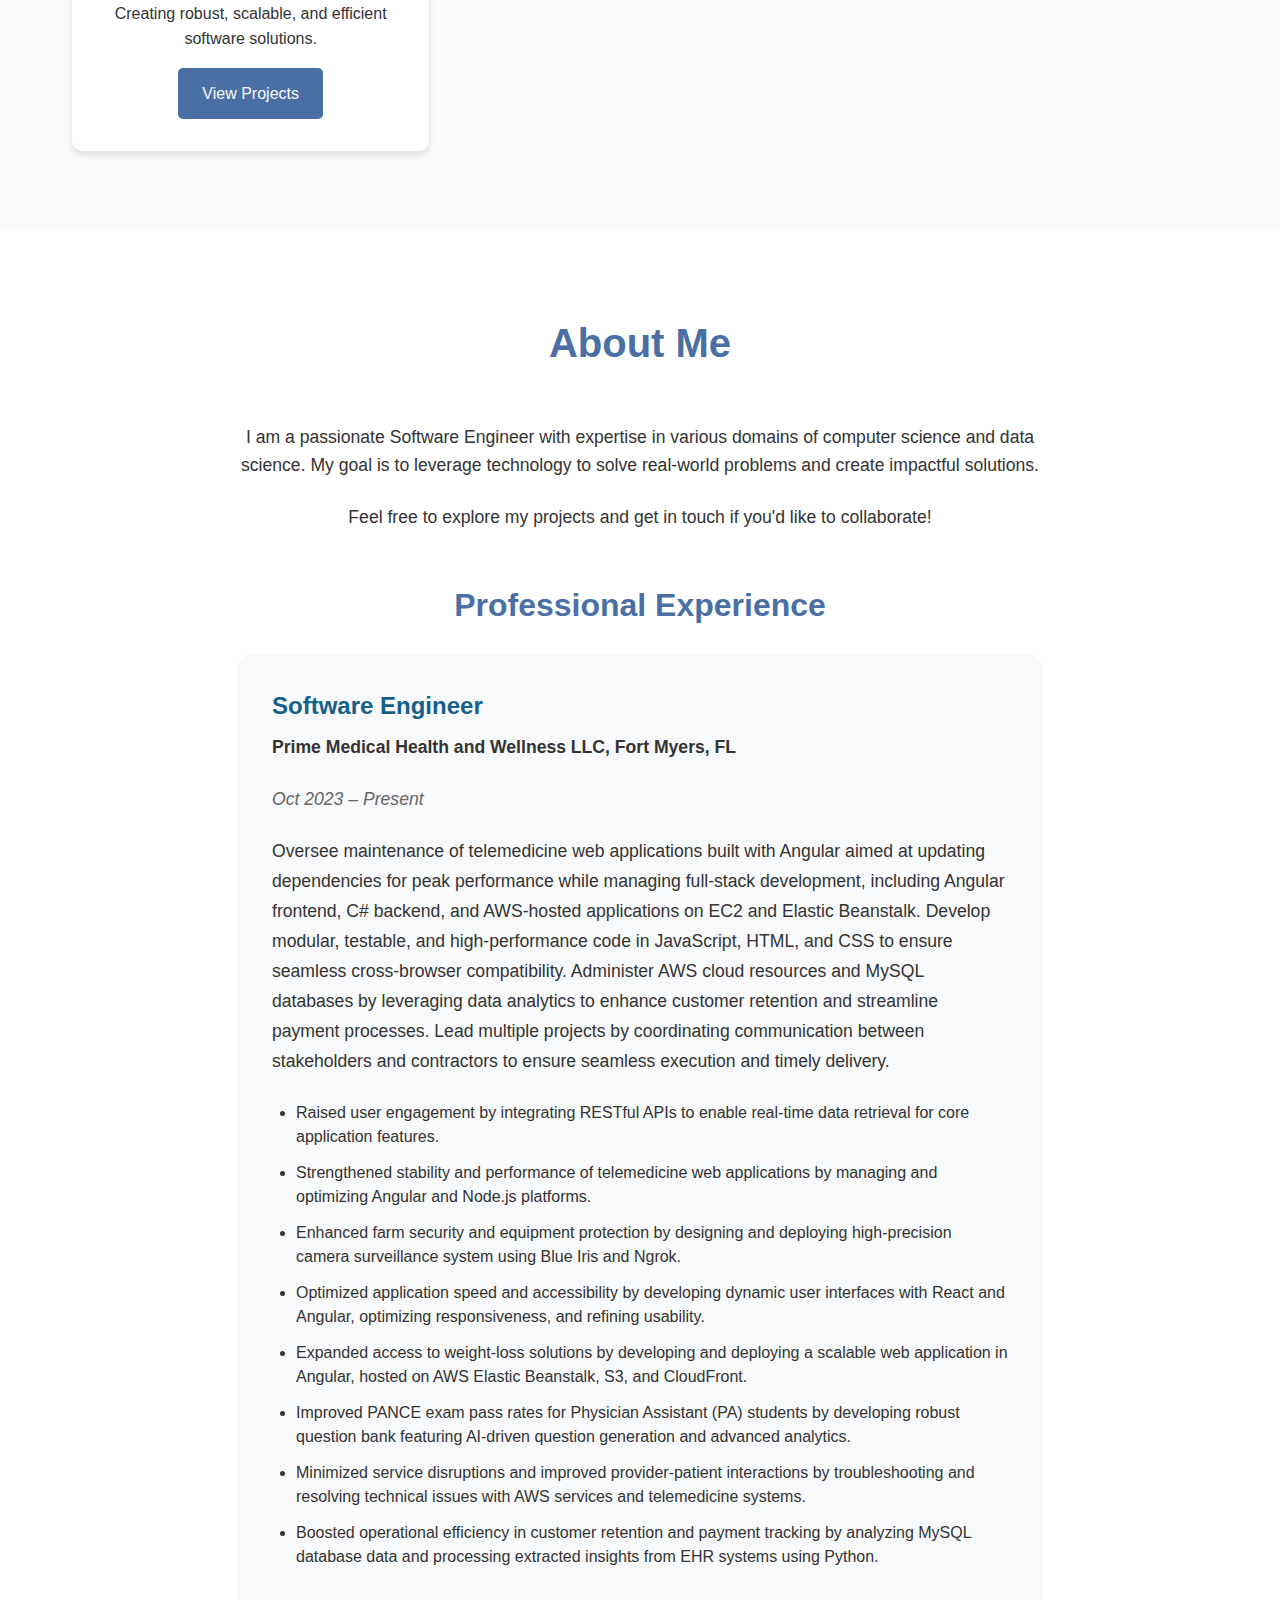
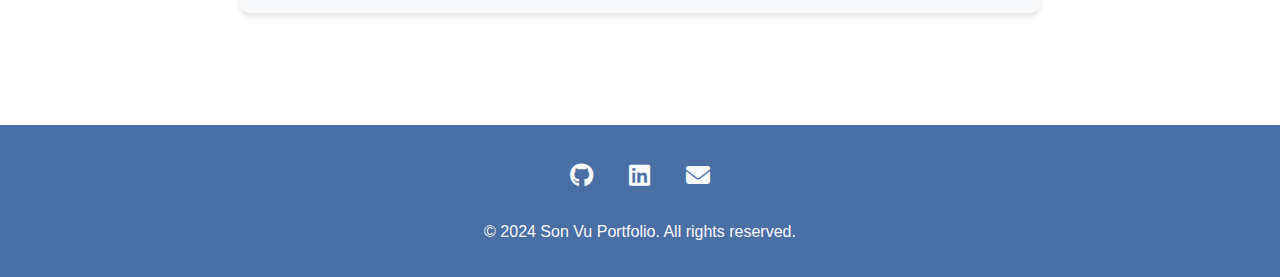
==== commit 691c8891: "removed resume page" ====
--- a/index.html
+++ b/index.html
@@ -20,7 +20,6 @@
                 <li><a href="machine-learning.html">Machine Learning</a></li>
                 <!-- <li><a href="deep-learning.html">Deep Learning</a></li> -->
                 <li><a href="software-development.html">Software Development</a></li>
-                <li><a href="resume.html">Resume</a></li>
             </ul>
             <div class="burger">
                 <div class="line1"></div>
